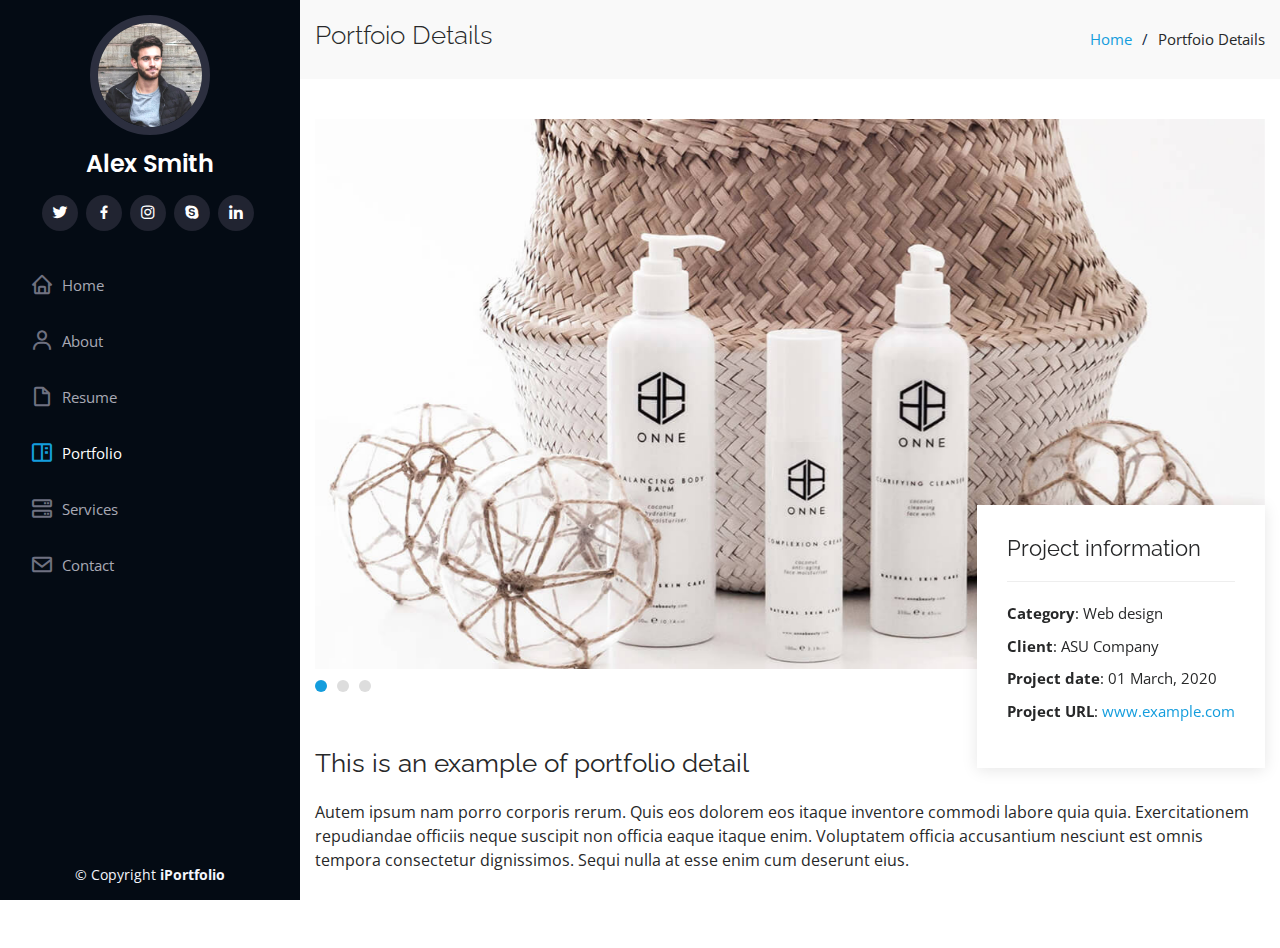
==== portfolio-details.html @ dc3e516c "initial commit" ====
<!DOCTYPE html>
<html lang="en">

<head>
  <meta charset="utf-8">
  <meta content="width=device-width, initial-scale=1.0" name="viewport">

  <title>Portfolio Details - iPortfolio Bootstrap Template</title>
  <meta content="" name="description">
  <meta content="" name="keywords">

  <!-- Favicons -->
  <link href="assets/img/favicon.png" rel="icon">
  <link href="assets/img/apple-touch-icon.png" rel="apple-touch-icon">

  <!-- Google Fonts -->
  <link href="https://fonts.googleapis.com/css?family=Open+Sans:300,300i,400,400i,600,600i,700,700i|Raleway:300,300i,400,400i,500,500i,600,600i,700,700i|Poppins:300,300i,400,400i,500,500i,600,600i,700,700i" rel="stylesheet">

  <!-- Vendor CSS Files -->
  <link href="assets/vendor/bootstrap/css/bootstrap.min.css" rel="stylesheet">
  <link href="assets/vendor/icofont/icofont.min.css" rel="stylesheet">
  <link href="assets/vendor/boxicons/css/boxicons.min.css" rel="stylesheet">
  <link href="assets/vendor/venobox/venobox.css" rel="stylesheet">
  <link href="assets/vendor/owl.carousel/assets/owl.carousel.min.css" rel="stylesheet">
  <link href="assets/vendor/aos/aos.css" rel="stylesheet">

  <!-- Template Main CSS File -->
  <link href="assets/css/style.css" rel="stylesheet">

  <!-- =======================================================
  * Template Name: iPortfolio - v1.4.1
  * Template URL: https://bootstrapmade.com/iportfolio-bootstrap-portfolio-websites-template/
  * Author: BootstrapMade.com
  * License: https://bootstrapmade.com/license/
  ======================================================== -->
</head>

<body>

  <!-- ======= Mobile nav toggle button ======= -->
  <button type="button" class="mobile-nav-toggle d-xl-none"><i class="icofont-navigation-menu"></i></button>

  <!-- ======= Header ======= -->
  <header id="header">
    <div class="d-flex flex-column">

      <div class="profile">
        <img src="assets/img/profile-img.jpg" alt="" class="img-fluid rounded-circle">
        <h1 class="text-light"><a href="index.html">Alex Smith</a></h1>
        <div class="social-links mt-3 text-center">
          <a href="#" class="twitter"><i class="bx bxl-twitter"></i></a>
          <a href="#" class="facebook"><i class="bx bxl-facebook"></i></a>
          <a href="#" class="instagram"><i class="bx bxl-instagram"></i></a>
          <a href="#" class="google-plus"><i class="bx bxl-skype"></i></a>
          <a href="#" class="linkedin"><i class="bx bxl-linkedin"></i></a>
        </div>
      </div>

      <nav class="nav-menu">
        <ul>
          <li><a href="index.html"><i class="bx bx-home"></i> <span>Home</span></a></li>
          <li><a href="#about"><i class="bx bx-user"></i> <span>About</span></a></li>
          <li><a href="#resume"><i class="bx bx-file-blank"></i> <span>Resume</span></a></li>
          <li class="active"><a href="#portfolio"><i class="bx bx-book-content"></i> Portfolio</a></li>
          <li><a href="#services"><i class="bx bx-server"></i> Services</a></li>
          <li><a href="#contact"><i class="bx bx-envelope"></i> Contact</a></li>

        </ul>
      </nav><!-- .nav-menu -->
      <button type="button" class="mobile-nav-toggle d-xl-none"><i class="icofont-navigation-menu"></i></button>

    </div>
  </header><!-- End Header -->

  <main id="main">

    <!-- ======= Breadcrumbs ======= -->
    <section id="breadcrumbs" class="breadcrumbs">
      <div class="container">

        <div class="d-flex justify-content-between align-items-center">
          <h2>Portfoio Details</h2>
          <ol>
            <li><a href="index.html">Home</a></li>
            <li>Portfoio Details</li>
          </ol>
        </div>

      </div>
    </section><!-- End Breadcrumbs -->

    <!-- ======= Portfolio Details Section ======= -->
    <section id="portfolio-details" class="portfolio-details">
      <div class="container">

        <div class="portfolio-details-container">

          <div class="owl-carousel portfolio-details-carousel">
            <img src="assets/img/portfolio-details-1.jpg" class="img-fluid" alt="">
            <img src="assets/img/portfolio-details-2.jpg" class="img-fluid" alt="">
            <img src="assets/img/portfolio-details-3.jpg" class="img-fluid" alt="">
          </div>

          <div class="portfolio-info">
            <h3>Project information</h3>
            <ul>
              <li><strong>Category</strong>: Web design</li>
              <li><strong>Client</strong>: ASU Company</li>
              <li><strong>Project date</strong>: 01 March, 2020</li>
              <li><strong>Project URL</strong>: <a href="#">www.example.com</a></li>
            </ul>
          </div>

        </div>

        <div class="portfolio-description">
          <h2>This is an example of portfolio detail</h2>
          <p>
            Autem ipsum nam porro corporis rerum. Quis eos dolorem eos itaque inventore commodi labore quia quia. Exercitationem repudiandae officiis neque suscipit non officia eaque itaque enim. Voluptatem officia accusantium nesciunt est omnis tempora consectetur dignissimos. Sequi nulla at esse enim cum deserunt eius.
          </p>
        </div>

      </div>
    </section><!-- End Portfolio Details Section -->

  </main><!-- End #main -->

  <!-- ======= Footer ======= -->
  <footer id="footer">
    <div class="container">
      <div class="copyright">
        &copy; Copyright <strong><span>iPortfolio</span></strong>
      </div>
      
    </div>
  </footer><!-- End  Footer -->

  <a href="#" class="back-to-top"><i class="icofont-simple-up"></i></a>

  <!-- Vendor JS Files -->
  <script src="assets/vendor/jquery/jquery.min.js"></script>
  <script src="assets/vendor/bootstrap/js/bootstrap.bundle.min.js"></script>
  <script src="assets/vendor/jquery.easing/jquery.easing.min.js"></script>
  <script src="assets/vendor/php-email-form/validate.js"></script>
  <script src="assets/vendor/waypoints/jquery.waypoints.min.js"></script>
  <script src="assets/vendor/counterup/counterup.min.js"></script>
  <script src="assets/vendor/isotope-layout/isotope.pkgd.min.js"></script>
  <script src="assets/vendor/venobox/venobox.min.js"></script>
  <script src="assets/vendor/owl.carousel/owl.carousel.min.js"></script>
  <script src="assets/vendor/typed.js/typed.min.js"></script>
  <script src="assets/vendor/aos/aos.js"></script>

  <!-- Template Main JS File -->
  <script src="assets/js/main.js"></script>

</body>

</html>
---- assets/vendor/venobox/venobox.css ----
/* ------ venobox.css --------*/
.vbox-overlay *, .vbox-overlay *:before, .vbox-overlay *:after{
    -webkit-backface-visibility: hidden;
    -webkit-box-sizing:border-box;
    -moz-box-sizing:border-box;
    box-sizing:border-box;
}
.vbox-overlay * { 
    -webkit-backface-visibility: visible;
    backface-visibility: visible;
}
.vbox-overlay{
    display: -webkit-flex;
    display: flex;
    -webkit-flex-direction: column;
    flex-direction: column;
    -webkit-justify-content: center;
    justify-content: center;
    -webkit-align-items: center;
    align-items: center;
    position: fixed;
    left: 0;
    top: 0;
    bottom: 0;
    right: 0;
    z-index: 999999;
}

/* ----- navigation ----- */
.vbox-title{
    width: 100%;
    height: 40px;
    float: left;
    text-align: center;
    line-height: 28px;
    font-size: 12px;
    padding: 6px 50px;
    overflow: hidden;
    position: fixed;
    display: none;
    left: 0;
    z-index: 89;
}
.vbox-close{
    cursor: pointer;
    position: fixed;
    top: -1px;
    right: 0;
    width: 50px;
    height: 40px;
    padding: 6px;
    display: block;
    background-position:10px center;
    overflow: hidden;
    font-size: 24px;
    line-height: 1;
    text-align: center;
    z-index: 99;
}
.vbox-left{
    cursor: pointer;
    position: fixed;
    left: 0;
    height: 40px;
    overflow: hidden;
    line-height: 28px;
    font-size: 12px;
    z-index: 99;
    display: flex;
    align-items:center;
}
.vbox-num{
    display: inline-block;
    margin: 6px 0 6px 15px;
}
/* ----- Social share ----- */
.vbox-share{
    line-height: 28px;
    font-size: 12px;
    overflow: hidden;
    position: fixed;
    left: 0;
    z-index: 98;
    display: flex;
    align-items:center;
    justify-content: center;
    width: 100%;
    text-align: center;
}
.vbox-share svg{
    max-height: 28px;
    width: 28px;
    z-index: 10;
    margin-left: 12px;
    margin-top: 6px;
    margin-bottom: 6px;
    vertical-align: middle;
}


/* ----- navigation ARROWS ----- */
.vbox-next, .vbox-prev{
    position: fixed;
    top: 50%;
    margin-top: -15px;
    overflow: hidden;
    cursor: pointer;
    display: block;
    width: 45px;
    height: 45px;
    z-index: 99;
}
.vbox-next span, .vbox-prev span{
    position: relative;
    width: 20px;
    height: 20px;
    border: 2px solid transparent;
    border-top-color: #B6B6B6;
    border-right-color: #B6B6B6;
    text-indent: -100px;
    position: absolute;
    top: 8px;
    display: block;
}
.vbox-prev{
    left: 15px;
}
.vbox-next{
    right: 15px;
}
.vbox-prev span{
    left: 10px;
    -ms-transform: rotate(-135deg);
    -webkit-transform: rotate(-135deg);
    transform: rotate(-135deg);
}
.vbox-next span{
    -ms-transform: rotate(45deg);
    -webkit-transform: rotate(45deg);
    transform: rotate(45deg);
    right: 10px;
}
/* ------- inline window ------ */
.vbox-inline{
    width: 420px;
    height: 315px;
    height: 70vh;
    padding: 10px;
    background: #fff;
    margin: 0 auto;
    overflow: auto;
    text-align: left;
}
/* ------- Video & iFrames window ------ */
.venoframe{
    max-width: 100%;
    width: 100%;
    border: none;
    width: 100%;
    height: 260px;
    height: 70vh;
}
.venoframe.vbvid{
    height: 260px;
}
@media (min-width: 768px) {
    .venoframe, .vbox-inline{
        width: 90%;
        height: 360px;
        height: 70vh;
    }
    .venoframe.vbvid{
        width: 640px;
        height: 360px;
    }
}
@media (min-width: 992px) {
    .venoframe, .vbox-inline{
        max-width: 1200px;
        width: 80%;
        height: 540px;
        height: 70vh;
    }
    .venoframe.vbvid{
        width: 960px;
        height: 540px;
    }
}
/* 
Please do NOT edit this part! 
or at least read this note: http://i.imgur.com/7C0ws9e.gif
*/
.vbox-open{
    overflow: hidden;
}
.vbox-container{
    position: absolute;
    left: 0;
    right: 0;
    top: 0;
    bottom: 0;
    overflow-x: hidden;
    overflow-y: scroll;
    overflow-scrolling: touch;
    -webkit-overflow-scrolling: touch;
    z-index: 20;
    max-height: 100%;

}

.vbox-content{
    text-align: center;
    float: left;
    width: 100%;
    position: relative;
    overflow: hidden;
    padding: 20px 4%;
}
.vbox-container img{
    max-width: 100%;
    height: auto;
}
.vbox-figlio{
    box-shadow: 0 0 12px rgba(0,0,0,0.19), 0 6px 6px rgba(0,0,0,0.23);
    max-width: 100%;
    text-align: initial;
}
img.vbox-figlio{
    -webkit-user-select: none;
-khtml-user-select: none;
-moz-user-select: none;
-o-user-select: none;
user-select: none;
}
.vbox-content.swipe-left{
    margin-left: -200px !important;
}
.vbox-content.swipe-right{
    margin-left: 200px !important;
}
.vbox-animated{
    webkit-transition: margin 300ms ease-out;
    transition: margin 300ms ease-out;
}

/* ---------- preloader ----------
 * SPINKIT 
 * http://tobiasahlin.com/spinkit/
-------------------------------- */
.sk-double-bounce,.sk-rotating-plane{width:40px;height:40px;margin:40px auto}.sk-rotating-plane{background-color:#333;-webkit-animation:sk-rotatePlane 1.2s infinite ease-in-out;animation:sk-rotatePlane 1.2s infinite ease-in-out}@-webkit-keyframes sk-rotatePlane{0%{-webkit-transform:perspective(120px) rotateX(0) rotateY(0);transform:perspective(120px) rotateX(0) rotateY(0)}50%{-webkit-transform:perspective(120px) rotateX(-180.1deg) rotateY(0);transform:perspective(120px) rotateX(-180.1deg) rotateY(0)}100%{-webkit-transform:perspective(120px) rotateX(-180deg) rotateY(-179.9deg);transform:perspective(120px) rotateX(-180deg) rotateY(-179.9deg)}}@keyframes sk-rotatePlane{0%{-webkit-transform:perspective(120px) rotateX(0) rotateY(0);transform:perspective(120px) rotateX(0) rotateY(0)}50%{-webkit-transform:perspective(120px) rotateX(-180.1deg) rotateY(0);transform:perspective(120px) rotateX(-180.1deg) rotateY(0)}100%{-webkit-transform:perspective(120px) rotateX(-180deg) rotateY(-179.9deg);transform:perspective(120px) rotateX(-180deg) rotateY(-179.9deg)}}.sk-double-bounce{position:relative}.sk-double-bounce .sk-child{width:100%;height:100%;border-radius:50%;background-color:#333;opacity:.6;position:absolute;top:0;left:0;-webkit-animation:sk-doubleBounce 2s infinite ease-in-out;animation:sk-doubleBounce 2s infinite ease-in-out}.sk-chasing-dots .sk-child,.sk-spinner-pulse,.sk-three-bounce .sk-child{background-color:#333;border-radius:100%}.sk-double-bounce .sk-double-bounce2{-webkit-animation-delay:-1s;animation-delay:-1s}@-webkit-keyframes sk-doubleBounce{0%,100%{-webkit-transform:scale(0);transform:scale(0)}50%{-webkit-transform:scale(1);transform:scale(1)}}@keyframes sk-doubleBounce{0%,100%{-webkit-transform:scale(0);transform:scale(0)}50%{-webkit-transform:scale(1);transform:scale(1)}}.sk-wave{margin:40px auto;width:50px;height:40px;text-align:center;font-size:10px}.sk-wave .sk-rect{background-color:#333;height:100%;width:6px;display:inline-block;-webkit-animation:sk-waveStretchDelay 1.2s infinite ease-in-out;animation:sk-waveStretchDelay 1.2s infinite ease-in-out}.sk-wave .sk-rect1{-webkit-animation-delay:-1.2s;animation-delay:-1.2s}.sk-wave .sk-rect2{-webkit-animation-delay:-1.1s;animation-delay:-1.1s}.sk-wave .sk-rect3{-webkit-animation-delay:-1s;animation-delay:-1s}.sk-wave .sk-rect4{-webkit-animation-delay:-.9s;animation-delay:-.9s}.sk-wave .sk-rect5{-webkit-animation-delay:-.8s;animation-delay:-.8s}@-webkit-keyframes sk-waveStretchDelay{0%,100%,40%{-webkit-transform:scaleY(.4);transform:scaleY(.4)}20%{-webkit-transform:scaleY(1);transform:scaleY(1)}}@keyframes sk-waveStretchDelay{0%,100%,40%{-webkit-transform:scaleY(.4);transform:scaleY(.4)}20%{-webkit-transform:scaleY(1);transform:scaleY(1)}}.sk-wandering-cubes{margin:40px auto;width:40px;height:40px;position:relative}.sk-wandering-cubes .sk-cube{background-color:#333;width:10px;height:10px;position:absolute;top:0;left:0;-webkit-animation:sk-wanderingCube 1.8s ease-in-out -1.8s infinite both;animation:sk-wanderingCube 1.8s ease-in-out -1.8s infinite both}.sk-chasing-dots,.sk-spinner-pulse{width:40px;height:40px;margin:40px auto}.sk-wandering-cubes .sk-cube2{-webkit-animation-delay:-.9s;animation-delay:-.9s}@-webkit-keyframes sk-wanderingCube{0%{-webkit-transform:rotate(0);transform:rotate(0)}25%{-webkit-transform:translateX(30px) rotate(-90deg) scale(.5);transform:translateX(30px) rotate(-90deg) scale(.5)}50%{-webkit-transform:translateX(30px) translateY(30px) rotate(-179deg);transform:translateX(30px) translateY(30px) rotate(-179deg)}50.1%{-webkit-transform:translateX(30px) translateY(30px) rotate(-180deg);transform:translateX(30px) translateY(30px) rotate(-180deg)}75%{-webkit-transform:translateX(0) translateY(30px) rotate(-270deg) scale(.5);transform:translateX(0) translateY(30px) rotate(-270deg) scale(.5)}100%{-webkit-transform:rotate(-360deg);transform:rotate(-360deg)}}@keyframes sk-wanderingCube{0%{-webkit-transform:rotate(0);transform:rotate(0)}25%{-webkit-transform:translateX(30px) rotate(-90deg) scale(.5);transform:translateX(30px) rotate(-90deg) scale(.5)}50%{-webkit-transform:translateX(30px) translateY(30px) rotate(-179deg);transform:translateX(30px) translateY(30px) rotate(-179deg)}50.1%{-webkit-transform:translateX(30px) translateY(30px) rotate(-180deg);transform:translateX(30px) translateY(30px) rotate(-180deg)}75%{-webkit-transform:translateX(0) translateY(30px) rotate(-270deg) scale(.5);transform:translateX(0) translateY(30px) rotate(-270deg) scale(.5)}100%{-webkit-transform:rotate(-360deg);transform:rotate(-360deg)}}.sk-spinner-pulse{-webkit-animation:sk-pulseScaleOut 1s infinite ease-in-out;animation:sk-pulseScaleOut 1s infinite ease-in-out}@-webkit-keyframes sk-pulseScaleOut{0%{-webkit-transform:scale(0);transform:scale(0)}100%{-webkit-transform:scale(1);transform:scale(1);opacity:0}}@keyframes sk-pulseScaleOut{0%{-webkit-transform:scale(0);transform:scale(0)}100%{-webkit-transform:scale(1);transform:scale(1);opacity:0}}.sk-chasing-dots{position:relative;text-align:center;-webkit-animation:sk-chasingDotsRotate 2s infinite linear;animation:sk-chasingDotsRotate 2s infinite linear}.sk-chasing-dots .sk-child{width:60%;height:60%;display:inline-block;position:absolute;top:0;-webkit-animation:sk-chasingDotsBounce 2s infinite ease-in-out;animation:sk-chasingDotsBounce 2s infinite ease-in-out}.sk-chasing-dots .sk-dot2{top:auto;bottom:0;-webkit-animation-delay:-1s;animation-delay:-1s}@-webkit-keyframes sk-chasingDotsRotate{100%{-webkit-transform:rotate(360deg);transform:rotate(360deg)}}@keyframes sk-chasingDotsRotate{100%{-webkit-transform:rotate(360deg);transform:rotate(360deg)}}@-webkit-keyframes sk-chasingDotsBounce{0%,100%{-webkit-transform:scale(0);transform:scale(0)}50%{-webkit-transform:scale(1);transform:scale(1)}}@keyframes sk-chasingDotsBounce{0%,100%{-webkit-transform:scale(0);transform:scale(0)}50%{-webkit-transform:scale(1);transform:scale(1)}}.sk-three-bounce{margin:40px auto;width:80px;text-align:center}.sk-three-bounce .sk-child{width:20px;height:20px;display:inline-block;-webkit-animation:sk-three-bounce 1.4s ease-in-out 0s infinite both;animation:sk-three-bounce 1.4s ease-in-out 0s infinite both}.sk-circle .sk-child:before,.sk-fading-circle .sk-circle:before{display:block;border-radius:100%;content:'';background-color:#333}.sk-three-bounce .sk-bounce1{-webkit-animation-delay:-.32s;animation-delay:-.32s}.sk-three-bounce .sk-bounce2{-webkit-animation-delay:-.16s;animation-delay:-.16s}@-webkit-keyframes sk-three-bounce{0%,100%,80%{-webkit-transform:scale(0);transform:scale(0)}40%{-webkit-transform:scale(1);transform:scale(1)}}@keyframes sk-three-bounce{0%,100%,80%{-webkit-transform:scale(0);transform:scale(0)}40%{-webkit-transform:scale(1);transform:scale(1)}}.sk-circle{margin:40px auto;width:40px;height:40px;position:relative}.sk-circle .sk-child{width:100%;height:100%;position:absolute;left:0;top:0}.sk-circle .sk-child:before{margin:0 auto;width:15%;height:15%;-webkit-animation:sk-circleBounceDelay 1.2s infinite ease-in-out both;animation:sk-circleBounceDelay 1.2s infinite ease-in-out both}.sk-circle .sk-circle2{-webkit-transform:rotate(30deg);-ms-transform:rotate(30deg);transform:rotate(30deg)}.sk-circle .sk-circle3{-webkit-transform:rotate(60deg);-ms-transform:rotate(60deg);transform:rotate(60deg)}.sk-circle .sk-circle4{-webkit-transform:rotate(90deg);-ms-transform:rotate(90deg);transform:rotate(90deg)}.sk-circle .sk-circle5{-webkit-transform:rotate(120deg);-ms-transform:rotate(120deg);transform:rotate(120deg)}.sk-circle .sk-circle6{-webkit-transform:rotate(150deg);-ms-transform:rotate(150deg);transform:rotate(150deg)}.sk-circle .sk-circle7{-webkit-transform:rotate(180deg);-ms-transform:rotate(180deg);transform:rotate(180deg)}.sk-circle .sk-circle8{-webkit-transform:rotate(210deg);-ms-transform:rotate(210deg);transform:rotate(210deg)}.sk-circle .sk-circle9{-webkit-transform:rotate(240deg);-ms-transform:rotate(240deg);transform:rotate(240deg)}.sk-circle .sk-circle10{-webkit-transform:rotate(270deg);-ms-transform:rotate(270deg);transform:rotate(270deg)}.sk-circle .sk-circle11{-webkit-transform:rotate(300deg);-ms-transform:rotate(300deg);transform:rotate(300deg)}.sk-circle .sk-circle12{-webkit-transform:rotate(330deg);-ms-transform:rotate(330deg);transform:rotate(330deg)}.sk-circle .sk-circle2:before{-webkit-animation-delay:-1.1s;animation-delay:-1.1s}.sk-circle .sk-circle3:before{-webkit-animation-delay:-1s;animation-delay:-1s}.sk-circle .sk-circle4:before{-webkit-animation-delay:-.9s;animation-delay:-.9s}.sk-circle .sk-circle5:before{-webkit-animation-delay:-.8s;animation-delay:-.8s}.sk-circle .sk-circle6:before{-webkit-animation-delay:-.7s;animation-delay:-.7s}.sk-circle .sk-circle7:before{-webkit-animation-delay:-.6s;animation-delay:-.6s}.sk-circle .sk-circle8:before{-webkit-animation-delay:-.5s;animation-delay:-.5s}.sk-circle .sk-circle9:before{-webkit-animation-delay:-.4s;animation-delay:-.4s}.sk-circle .sk-circle10:before{-webkit-animation-delay:-.3s;animation-delay:-.3s}.sk-circle .sk-circle11:before{-webkit-animation-delay:-.2s;animation-delay:-.2s}.sk-circle .sk-circle12:before{-webkit-animation-delay:-.1s;animation-delay:-.1s}@-webkit-keyframes sk-circleBounceDelay{0%,100%,80%{-webkit-transform:scale(0);transform:scale(0)}40%{-webkit-transform:scale(1);transform:scale(1)}}@keyframes sk-circleBounceDelay{0%,100%,80%{-webkit-transform:scale(0);transform:scale(0)}40%{-webkit-transform:scale(1);transform:scale(1)}}.sk-cube-grid{width:40px;height:40px;margin:40px auto}.sk-cube-grid .sk-cube{width:33.33%;height:33.33%;background-color:#333;float:left;-webkit-animation:sk-cubeGridScaleDelay 1.3s infinite ease-in-out;animation:sk-cubeGridScaleDelay 1.3s infinite ease-in-out}.sk-cube-grid .sk-cube1{-webkit-animation-delay:.2s;animation-delay:.2s}.sk-cube-grid .sk-cube2{-webkit-animation-delay:.3s;animation-delay:.3s}.sk-cube-grid .sk-cube3{-webkit-animation-delay:.4s;animation-delay:.4s}.sk-cube-grid .sk-cube4{-webkit-animation-delay:.1s;animation-delay:.1s}.sk-cube-grid .sk-cube5{-webkit-animation-delay:.2s;animation-delay:.2s}.sk-cube-grid .sk-cube6{-webkit-animation-delay:.3s;animation-delay:.3s}.sk-cube-grid .sk-cube7{-webkit-animation-delay:0ms;animation-delay:0ms}.sk-cube-grid .sk-cube8{-webkit-animation-delay:.1s;animation-delay:.1s}.sk-cube-grid .sk-cube9{-webkit-animation-delay:.2s;animation-delay:.2s}@-webkit-keyframes sk-cubeGridScaleDelay{0%,100%,70%{-webkit-transform:scale3D(1,1,1);transform:scale3D(1,1,1)}35%{-webkit-transform:scale3D(0,0,1);transform:scale3D(0,0,1)}}@keyframes sk-cubeGridScaleDelay{0%,100%,70%{-webkit-transform:scale3D(1,1,1);transform:scale3D(1,1,1)}35%{-webkit-transform:scale3D(0,0,1);transform:scale3D(0,0,1)}}.sk-fading-circle{margin:40px auto;width:40px;height:40px;position:relative}.sk-fading-circle .sk-circle{width:100%;height:100%;position:absolute;left:0;top:0}.sk-fading-circle .sk-circle:before{margin:0 auto;width:15%;height:15%;-webkit-animation:sk-circleFadeDelay 1.2s infinite ease-in-out both;animation:sk-circleFadeDelay 1.2s infinite ease-in-out both}.sk-fading-circle .sk-circle2{-webkit-transform:rotate(30deg);-ms-transform:rotate(30deg);transform:rotate(30deg)}.sk-fading-circle .sk-circle3{-webkit-transform:rotate(60deg);-ms-transform:rotate(60deg);transform:rotate(60deg)}.sk-fading-circle .sk-circle4{-webkit-transform:rotate(90deg);-ms-transform:rotate(90deg);transform:rotate(90deg)}.sk-fading-circle .sk-circle5{-webkit-transform:rotate(120deg);-ms-transform:rotate(120deg);transform:rotate(120deg)}.sk-fading-circle .sk-circle6{-webkit-transform:rotate(150deg);-ms-transform:rotate(150deg);transform:rotate(150deg)}.sk-fading-circle .sk-circle7{-webkit-transform:rotate(180deg);-ms-transform:rotate(180deg);transform:rotate(180deg)}.sk-fading-circle .sk-circle8{-webkit-transform:rotate(210deg);-ms-transform:rotate(210deg);transform:rotate(210deg)}.sk-fading-circle .sk-circle9{-webkit-transform:rotate(240deg);-ms-transform:rotate(240deg);transform:rotate(240deg)}.sk-fading-circle .sk-circle10{-webkit-transform:rotate(270deg);-ms-transform:rotate(270deg);transform:rotate(270deg)}.sk-fading-circle .sk-circle11{-webkit-transform:rotate(300deg);-ms-transform:rotate(300deg);transform:rotate(300deg)}.sk-fading-circle .sk-circle12{-webkit-transform:rotate(330deg);-ms-transform:rotate(330deg);transform:rotate(330deg)}.sk-fading-circle .sk-circle2:before{-webkit-animation-delay:-1.1s;animation-delay:-1.1s}.sk-fading-circle .sk-circle3:before{-webkit-animation-delay:-1s;animation-delay:-1s}.sk-fading-circle .sk-circle4:before{-webkit-animation-delay:-.9s;animation-delay:-.9s}.sk-fading-circle .sk-circle5:before{-webkit-animation-delay:-.8s;animation-delay:-.8s}.sk-fading-circle .sk-circle6:before{-webkit-animation-delay:-.7s;animation-delay:-.7s}.sk-fading-circle .sk-circle7:before{-webkit-animation-delay:-.6s;animation-delay:-.6s}.sk-fading-circle .sk-circle8:before{-webkit-animation-delay:-.5s;animation-delay:-.5s}.sk-fading-circle .sk-circle9:before{-webkit-animation-delay:-.4s;animation-delay:-.4s}.sk-fading-circle .sk-circle10:before{-webkit-animation-delay:-.3s;animation-delay:-.3s}.sk-fading-circle .sk-circle11:before{-webkit-animation-delay:-.2s;animation-delay:-.2s}.sk-fading-circle .sk-circle12:before{-webkit-animation-delay:-.1s;animation-delay:-.1s}@-webkit-keyframes sk-circleFadeDelay{0%,100%,39%{opacity:0}40%{opacity:1}}@keyframes sk-circleFadeDelay{0%,100%,39%{opacity:0}40%{opacity:1}}.sk-folding-cube{margin:40px auto;width:40px;height:40px;position:relative;-webkit-transform:rotateZ(45deg);transform:rotateZ(45deg)}.sk-folding-cube .sk-cube{float:left;width:50%;height:50%;position:relative;-webkit-transform:scale(1.1);-ms-transform:scale(1.1);transform:scale(1.1)}.sk-folding-cube .sk-cube:before{content:'';position:absolute;top:0;left:0;width:100%;height:100%;background-color:#333;-webkit-animation:sk-foldCubeAngle 2.4s infinite linear both;animation:sk-foldCubeAngle 2.4s infinite linear both;-webkit-transform-origin:100% 100%;-ms-transform-origin:100% 100%;transform-origin:100% 100%}.sk-folding-cube .sk-cube2{-webkit-transform:scale(1.1) rotateZ(90deg);transform:scale(1.1) rotateZ(90deg)}.sk-folding-cube .sk-cube3{-webkit-transform:scale(1.1) rotateZ(180deg);transform:scale(1.1) rotateZ(180deg)}.sk-folding-cube .sk-cube4{-webkit-transform:scale(1.1) rotateZ(270deg);transform:scale(1.1) rotateZ(270deg)}.sk-folding-cube .sk-cube2:before{-webkit-animation-delay:.3s;animation-delay:.3s}.sk-folding-cube .sk-cube3:before{-webkit-animation-delay:.6s;animation-delay:.6s}.sk-folding-cube .sk-cube4:before{-webkit-animation-delay:.9s;animation-delay:.9s}@-webkit-keyframes sk-foldCubeAngle{0%,10%{-webkit-transform:perspective(140px) rotateX(-180deg);transform:perspective(140px) rotateX(-180deg);opacity:0}25%,75%{-webkit-transform:perspective(140px) rotateX(0);transform:perspective(140px) rotateX(0);opacity:1}100%,90%{-webkit-transform:perspective(140px) rotateY(180deg);transform:perspective(140px) rotateY(180deg);opacity:0}}@keyframes sk-foldCubeAngle{0%,10%{-webkit-transform:perspective(140px) rotateX(-180deg);transform:perspective(140px) rotateX(-180deg);opacity:0}25%,75%{-webkit-transform:perspective(140px) rotateX(0);transform:perspective(140px) rotateX(0);opacity:1}100%,90%{-webkit-transform:perspective(140px) rotateY(180deg);transform:perspective(140px) rotateY(180deg);opacity:0}}
---- assets/css/style.css ----
/**
* Template Name: iPortfolio - v1.4.1
* Template URL: https://bootstrapmade.com/iportfolio-bootstrap-portfolio-websites-template/
* Author: BootstrapMade.com
* License: https://bootstrapmade.com/license/
*/

/*--------------------------------------------------------------
# General
--------------------------------------------------------------*/
body {
  font-family: "Open Sans", sans-serif;
  color: #272829;
}

a {
  color: #149ddd;
}

a:hover {
  color: #37b3ed;
  text-decoration: none;
}

h1, h2, h3, h4, h5, h6 {
  font-family: "Raleway", sans-serif;
}

/*--------------------------------------------------------------
# Back to top button
--------------------------------------------------------------*/
.back-to-top {
  position: fixed;
  display: none;
  width: 40px;
  height: 40px;
  border-radius: 50px;
  right: 15px;
  bottom: 15px;
  background: #149ddd;
  color: #fff;
  transition: display 0.5s ease-in-out;
  z-index: 99999;
}

.back-to-top i {
  font-size: 24px;
  position: absolute;
  top: 7px;
  left: 8px;
}

.back-to-top:hover {
  color: #fff;
  background: #2eafec;
  transition: background 0.2s ease-in-out;
}

/*--------------------------------------------------------------
# Header
--------------------------------------------------------------*/
#header {
  position: fixed;
  top: 0;
  left: 0;
  bottom: 0;
  width: 300px;
  transition: all ease-in-out 0.5s;
  z-index: 9997;
  transition: all 0.5s;
  padding: 0 15px;
  background: #040b14;
  overflow-y: auto;
}

#header .profile img {
  margin: 15px auto;
  display: block;
  width: 120px;
  border: 8px solid #2c2f3f;
}

#header .profile h1 {
  font-size: 24px;
  margin: 0;
  padding: 0;
  font-weight: 600;
  -moz-text-align-last: center;
  text-align-last: center;
  font-family: "Poppins", sans-serif;
}

#header .profile h1 a, #header .profile h1 a:hover {
  color: #fff;
  text-decoration: none;
}

#header .profile .social-links a {
  font-size: 18px;
  display: inline-block;
  background: #212431;
  color: #fff;
  line-height: 1;
  padding: 8px 0;
  margin-right: 4px;
  border-radius: 50%;
  text-align: center;
  width: 36px;
  height: 36px;
  transition: 0.3s;
}

#header .profile .social-links a:hover {
  background: #149ddd;
  color: #fff;
  text-decoration: none;
}

#main {
  margin-left: 300px;
}

@media (max-width: 1199px) {
  #header {
    left: -300px;
  }
  #main {
    margin-left: 0;
  }
}

/*--------------------------------------------------------------
# Navigation Menu
--------------------------------------------------------------*/
/* Desktop Navigation */
.nav-menu {
  padding-top: 30px;
}

.nav-menu * {
  margin: 0;
  padding: 0;
  list-style: none;
}

.nav-menu > ul > li {
  position: relative;
  white-space: nowrap;
}

.nav-menu a {
  display: flex;
  align-items: center;
  color: #a8a9b4;
  padding: 12px 15px;
  margin-bottom: 8px;
  transition: 0.3s;
  font-size: 15px;
}

.nav-menu a i {
  font-size: 24px;
  padding-right: 8px;
  color: #6f7180;
}

.nav-menu a:hover, .nav-menu .active > a, .nav-menu li:hover > a {
  text-decoration: none;
  color: #fff;
}

.nav-menu a:hover i, .nav-menu .active > a i, .nav-menu li:hover > a i {
  color: #149ddd;
}

/* Mobile Navigation */
.mobile-nav-toggle {
  position: fixed;
  right: 15px;
  top: 15px;
  z-index: 9998;
  border: 0;
  background: none;
  font-size: 24px;
  transition: all 0.4s;
  outline: none !important;
  line-height: 1;
  cursor: pointer;
  text-align: right;
}

.mobile-nav-toggle i {
  color: #149ddd;
}

.mobile-nav-active {
  overflow: hidden;
}

.mobile-nav-active #header {
  left: 0;
}

.mobile-nav-active .mobile-nav-toggle i {
  color: #fff;
}

/*--------------------------------------------------------------
# Hero Section
--------------------------------------------------------------*/
#hero {
  width: 100%;
  height: 100vh;
  background: url("../img/code4.jpg") top center;
  background-size: cover;
}

#hero:before {
  content: "";
  background: rgba(5, 13, 24, 0.3);
  position: absolute;
  bottom: 0;
  top: 0;
  left: 0;
  right: 0;
  z-index: 1;
}

#hero .hero-container {
  position: relative;
  z-index: 2;
  min-width: 300px;
}

#hero h1 {
  margin: 0 0 10px 0;
  font-size: 64px;
  font-weight: 700;
  line-height: 56px;
  color: #fff;
}

#hero p {
  color: #fff;
  margin-bottom: 50px;
  font-size: 26px;
  font-family: "Poppins", sans-serif;
}

#hero p span {
  color: #fff;
  padding-bottom: 4px;
  letter-spacing: 1px;
  border-bottom: 3px solid #149ddd;
}

@media (min-width: 1024px) {
  #hero {
    background-attachment: fixed;
  }
}

@media (max-width: 768px) {
  #hero h1 {
    font-size: 28px;
    line-height: 36px;
  }
  #hero h2 {
    font-size: 18px;
    line-height: 24px;
    margin-bottom: 30px;
  }
}

/*--------------------------------------------------------------
# Sections General
--------------------------------------------------------------*/
section {
  padding: 60px 0;
  overflow: hidden;
}

.section-bg {
  background: #f5f8fd;
}

.section-title {
  padding-bottom: 30px;
}

.section-title h2 {
  font-size: 32px;
  font-weight: bold;
  margin-bottom: 20px;
  padding-bottom: 20px;
  position: relative;
  color: #173b6c;
}

.section-title h2::after {
  content: '';
  position: absolute;
  display: block;
  width: 50px;
  height: 3px;
  background: #149ddd;
  bottom: 0;
  left: 0;
}

.section-title p {
  margin-bottom: 0;
}

/*--------------------------------------------------------------
# About
--------------------------------------------------------------*/
.about .content h3 {
  font-weight: 700;
  font-size: 26px;
  color: #173b6c;
}

.about .content ul {
  list-style: none;
  padding: 0;
}

.about .content ul li {
  padding-bottom: 10px;
}

.about .content ul i {
  font-size: 20px;
  padding-right: 2px;
  color: #149ddd;
}

.about .content p:last-child {
  margin-bottom: 0;
}

/*--------------------------------------------------------------
# Facts
--------------------------------------------------------------*/
.facts {
  padding-bottom: 30px;
}

.facts .count-box {
  padding: 30px;
  width: 100%;
}

.facts .count-box i {
  display: block;
  font-size: 44px;
  color: #149ddd;
  float: left;
}

.facts .count-box span {
  font-size: 48px;
  line-height: 40px;
  display: block;
  font-weight: 700;
  color: #050d18;
  margin-left: 60px;
}

.facts .count-box p {
  padding: 15px 0 0 0;
  margin: 0 0 0 60px;
  font-family: "Raleway", sans-serif;
  font-size: 14px;
  color: #122f57;
}

.facts .count-box a {
  font-weight: 600;
  display: block;
  margin-top: 20px;
  color: #122f57;
  font-size: 15px;
  font-family: "Poppins", sans-serif;
  transition: ease-in-out 0.3s;
}

.facts .count-box a:hover {
  color: #1f5297;
}

/*--------------------------------------------------------------
# Akills
--------------------------------------------------------------*/
.skills .progress {
  height: 50px;
  display: block;
  background: none;
}

.skills .progress .skill {
  padding: 10px 0;
  margin: 0 0 6px 0;
  text-transform: uppercase;
  display: block;
  font-weight: 600;
  font-family: "Poppins", sans-serif;
  color: #050d18;
}

.skills .progress .skill .val {
  float: right;
  font-style: normal;
}

.skills .progress-bar-wrap {
  background: #dce8f8;
}

.skills .progress-bar {
  width: 1px;
  height: 10px;
  transition: .9s;
  background-color: #149ddd;
}

/*--------------------------------------------------------------
# Resume
--------------------------------------------------------------*/
.resume .resume-title {
  font-size: 26px;
  font-weight: 700;
  margin-top: 20px;
  margin-bottom: 20px;
  color: #050d18;
}

.resume .resume-item {
  padding: 0 0 20px 20px;
  margin-top: -2px;
  border-left: 2px solid #1f5297;
  position: relative;
}

.resume .resume-item h4 {
  line-height: 18px;
  font-size: 18px;
  font-weight: 600;
  text-transform: uppercase;
  font-family: "Poppins", sans-serif;
  color: #050d18;
  margin-bottom: 10px;
}

.resume .resume-item h5 {
  font-size: 16px;
  background: #e4edf9;
  padding: 5px 15px;
  display: inline-block;
  font-weight: 600;
  margin-bottom: 10px;
}

.resume .resume-item ul {
  padding-left: 20px;
}

.resume .resume-item ul li {
  padding-bottom: 10px;
}

.resume .resume-item:last-child {
  padding-bottom: 0;
}

.resume .resume-item::before {
  content: "";
  position: absolute;
  width: 16px;
  height: 16px;
  border-radius: 50px;
  left: -9px;
  top: 0;
  background: #fff;
  border: 2px solid #1f5297;
}

/*--------------------------------------------------------------
# Portfolio
--------------------------------------------------------------*/
.portfolio .portfolio-item {
  margin-bottom: 30px;
}

.portfolio #portfolio-flters {
  padding: 0;
  margin: 0 auto 35px auto;
  list-style: none;
  text-align: center;
  background: #fff;
  border-radius: 50px;
  padding: 2px 15px;
}

.portfolio #portfolio-flters li {
  cursor: pointer;
  display: inline-block;
  padding: 10px 15px 8px 15px;
  font-size: 14px;
  font-weight: 600;
  line-height: 1;
  text-transform: uppercase;
  color: #272829;
  margin-bottom: 5px;
  transition: all 0.3s ease-in-out;
}

.portfolio #portfolio-flters li:hover, .portfolio #portfolio-flters li.filter-active {
  color: #149ddd;
}

.portfolio #portfolio-flters li:last-child {
  margin-right: 0;
}

.portfolio .portfolio-wrap {
  transition: 0.3s;
  position: relative;
  overflow: hidden;
  z-index: 1;
}

.portfolio .portfolio-wrap::before {
  content: "";
  background: rgba(255, 255, 255, 0.5);
  position: absolute;
  left: 0;
  right: 0;
  top: 0;
  bottom: 0;
  transition: all ease-in-out 0.3s;
  z-index: 2;
  opacity: 0;
}

.portfolio .portfolio-wrap .portfolio-links {
  opacity: 1;
  left: 0;
  right: 0;
  bottom: -60px;
  z-index: 3;
  position: absolute;
  transition: all ease-in-out 0.3s;
  display: flex;
  justify-content: center;
}

.portfolio .portfolio-wrap .portfolio-links a {
  color: #fff;
  font-size: 28px;
  text-align: center;
  background: rgba(20, 157, 221, 0.75);
  transition: 0.3s;
  width: 50%;
}

.portfolio .portfolio-wrap .portfolio-links a:hover {
  background: rgba(20, 157, 221, 0.95);
}

.portfolio .portfolio-wrap .portfolio-links a + a {
  border-left: 1px solid #37b3ed;
}

.portfolio .portfolio-wrap:hover::before {
  top: 0;
  left: 0;
  right: 0;
  bottom: 0;
  opacity: 1;
}

.portfolio .portfolio-wrap:hover .portfolio-links {
  opacity: 1;
  bottom: 0;
}

/*--------------------------------------------------------------
# Services
--------------------------------------------------------------*/
.services .icon-box {
  margin-bottom: 20px;
}

.services .icon {
  float: left;
  display: flex;
  align-items: center;
  justify-content: center;
  width: 54px;
  height: 54px;
  background: #149ddd;
  border-radius: 50%;
  transition: 0.5s;
  border: 1px solid #149ddd;
}

.services .icon i {
  color: #fff;
  font-size: 24px;
}

.services .icon-box:hover .icon {
  background: #fff;
}

.services .icon-box:hover .icon i {
  color: #149ddd;
}

.services .title {
  margin-left: 80px;
  font-weight: 700;
  margin-bottom: 15px;
  font-size: 18px;
}

.services .title a {
  color: #343a40;
}

.services .title a:hover {
  color: #149ddd;
}

.services .description {
  margin-left: 80px;
  line-height: 24px;
  font-size: 14px;
}

/*--------------------------------------------------------------
# Testimonials
--------------------------------------------------------------*/
.testimonials .testimonial-item {
  box-sizing: content-box;
  text-align: center;
  min-height: 320px;
}

.testimonials .testimonial-item .testimonial-img {
  width: 90px;
  border-radius: 50%;
  margin: 0 auto;
}

.testimonials .testimonial-item h3 {
  font-size: 18px;
  font-weight: bold;
  margin: 10px 0 5px 0;
  color: #111;
}

.testimonials .testimonial-item h4 {
  font-size: 14px;
  color: #999;
  margin: 0;
}

.testimonials .testimonial-item .quote-icon-left, .testimonials .testimonial-item .quote-icon-right {
  color: #c3e8fa;
  font-size: 26px;
}

.testimonials .testimonial-item .quote-icon-left {
  display: inline-block;
  left: -5px;
  position: relative;
}

.testimonials .testimonial-item .quote-icon-right {
  display: inline-block;
  right: -5px;
  position: relative;
  top: 10px;
}

.testimonials .testimonial-item p {
  font-style: italic;
  margin: 0 15px 15px 15px;
  padding: 20px;
  background: #fff;
  position: relative;
  margin-bottom: 35px;
  border-radius: 6px;
  box-shadow: 0px 2px 15px rgba(0, 0, 0, 0.1);
}

.testimonials .testimonial-item p::after {
  content: "";
  width: 0;
  height: 0;
  border-top: 20px solid #fff;
  border-right: 20px solid transparent;
  border-left: 20px solid transparent;
  position: absolute;
  bottom: -20px;
  left: calc(50% - 20px);
}

.testimonials .owl-nav, .testimonials .owl-dots {
  margin-top: 5px;
  text-align: center;
}

.testimonials .owl-dot {
  display: inline-block;
  margin: 0 5px;
  width: 12px;
  height: 12px;
  border-radius: 50%;
  background-color: #ddd !important;
}

.testimonials .owl-dot.active {
  background-color: #149ddd !important;
}

@media (max-width: 767px) {
  .testimonials {
    margin: 30px 10px;
  }
}

/*--------------------------------------------------------------
# Contact
--------------------------------------------------------------*/
.contact {
  padding-bottom: 130px;
}

.contact .info {
  padding: 30px;
  background: #fff;
  width: 100%;
  box-shadow: 0 0 24px 0 rgba(0, 0, 0, 0.12);
}

.contact .info i {
  font-size: 20px;
  color: #149ddd;
  float: left;
  width: 44px;
  height: 44px;
  background: #dff3fc;
  display: flex;
  justify-content: center;
  align-items: center;
  border-radius: 50px;
  transition: all 0.3s ease-in-out;
}

.contact .info h4 {
  padding: 0 0 0 60px;
  font-size: 22px;
  font-weight: 600;
  margin-bottom: 5px;
  color: #050d18;
}

.contact .info p {
  padding: 0 0 10px 60px;
  margin-bottom: 20px;
  font-size: 14px;
  color: #173b6c;
}

.contact .info .email p {
  padding-top: 5px;
}

.contact .info .social-links {
  padding-left: 60px;
}

.contact .info .social-links a {
  font-size: 18px;
  display: inline-block;
  background: #333;
  color: #fff;
  line-height: 1;
  padding: 8px 0;
  border-radius: 50%;
  text-align: center;
  width: 36px;
  height: 36px;
  transition: 0.3s;
  margin-right: 10px;
}

.contact .info .social-links a:hover {
  background: #149ddd;
  color: #fff;
}

.contact .info .email:hover i, .contact .info .address:hover i, .contact .info .phone:hover i {
  background: #149ddd;
  color: #fff;
}

.contact .php-email-form {
  width: 100%;
  padding: 30px;
  background: #fff;
  box-shadow: 0 0 24px 0 rgba(0, 0, 0, 0.12);
}

.contact .php-email-form .form-group {
  padding-bottom: 8px;
}

.contact .php-email-form .validate {
  display: none;
  color: red;
  margin: 0 0 15px 0;
  font-weight: 400;
  font-size: 13px;
}

.contact .php-email-form .error-message {
  display: none;
  color: #fff;
  background: #ed3c0d;
  text-align: left;
  padding: 15px;
  font-weight: 600;
}

.contact .php-email-form .error-message br + br {
  margin-top: 25px;
}

.contact .php-email-form .sent-message {
  display: none;
  color: #fff;
  background: #18d26e;
  text-align: center;
  padding: 15px;
  font-weight: 600;
}

.contact .php-email-form .loading {
  display: none;
  background: #fff;
  text-align: center;
  padding: 15px;
}

.contact .php-email-form .loading:before {
  content: "";
  display: inline-block;
  border-radius: 50%;
  width: 24px;
  height: 24px;
  margin: 0 10px -6px 0;
  border: 3px solid #18d26e;
  border-top-color: #eee;
  -webkit-animation: animate-loading 1s linear infinite;
  animation: animate-loading 1s linear infinite;
}

.contact .php-email-form input, .contact .php-email-form textarea {
  border-radius: 0;
  box-shadow: none;
  font-size: 14px;
}

.contact .php-email-form input {
  height: 44px;
}

.contact .php-email-form textarea {
  padding: 10px 12px;
}

.contact .php-email-form button[type="submit"] {
  background: #149ddd;
  border: 0;
  padding: 10px 24px;
  color: #fff;
  transition: 0.4s;
  border-radius: 4px;
}

.contact .php-email-form button[type="submit"]:hover {
  background: #37b3ed;
}

@-webkit-keyframes animate-loading {
  0% {
    transform: rotate(0deg);
  }
  100% {
    transform: rotate(360deg);
  }
}

@keyframes animate-loading {
  0% {
    transform: rotate(0deg);
  }
  100% {
    transform: rotate(360deg);
  }
}

/*--------------------------------------------------------------
# Breadcrumbs
--------------------------------------------------------------*/
.breadcrumbs {
  padding: 20px 0;
  background: #f9f9f9;
}

.breadcrumbs h2 {
  font-size: 26px;
  font-weight: 300;
}

.breadcrumbs ol {
  display: flex;
  flex-wrap: wrap;
  list-style: none;
  padding: 0;
  margin: 0;
  font-size: 15px;
}

.breadcrumbs ol li + li {
  padding-left: 10px;
}

.breadcrumbs ol li + li::before {
  display: inline-block;
  padding-right: 10px;
  color: #0e2442;
  content: "/";
}

@media (max-width: 768px) {
  .breadcrumbs .d-flex {
    display: block !important;
  }
  .breadcrumbs ol {
    display: block;
  }
  .breadcrumbs ol li {
    display: inline-block;
  }
}

/*--------------------------------------------------------------
# Portfolio Details
--------------------------------------------------------------*/
.portfolio-details {
  padding-top: 40px;
}

.portfolio-details .portfolio-details-container {
  position: relative;
}

.portfolio-details .portfolio-details-carousel {
  position: relative;
  z-index: 1;
}

.portfolio-details .portfolio-details-carousel .owl-nav, .portfolio-details .portfolio-details-carousel .owl-dots {
  margin-top: 5px;
  text-align: left;
}

.portfolio-details .portfolio-details-carousel .owl-dot {
  display: inline-block;
  margin: 0 10px 0 0;
  width: 12px;
  height: 12px;
  border-radius: 50%;
  background-color: #ddd !important;
}

.portfolio-details .portfolio-details-carousel .owl-dot.active {
  background-color: #149ddd !important;
}

.portfolio-details .portfolio-info {
  padding: 30px;
  position: absolute;
  right: 0;
  bottom: -70px;
  background: #fff;
  box-shadow: 0px 2px 15px rgba(0, 0, 0, 0.1);
  z-index: 2;
}

.portfolio-details .portfolio-info h3 {
  font-size: 22px;
  font-weight: 400;
  margin-bottom: 20px;
  padding-bottom: 20px;
  border-bottom: 1px solid #eee;
}

.portfolio-details .portfolio-info ul {
  list-style: none;
  padding: 0;
  font-size: 15px;
}

.portfolio-details .portfolio-info ul li + li {
  margin-top: 10px;
}

.portfolio-details .portfolio-description {
  padding-top: 50px;
}

.portfolio-details .portfolio-description h2 {
  width: 50%;
  font-size: 26px;
  font-weight: 400;
  margin-bottom: 20px;
}

.portfolio-details .portfolio-description p {
  padding: 0;
}

@media (max-width: 768px) {
  .portfolio-details .portfolio-description h2 {
    width: 100%;
  }
  .portfolio-details .portfolio-info {
    position: static;
    margin-top: 30px;
  }
}

/*--------------------------------------------------------------
# Footer
--------------------------------------------------------------*/
#footer {
  padding: 15px;
  color: #f4f6fd;
  font-size: 14px;
  position: fixed;
  left: 0;
  bottom: 0;
  width: 300px;
  z-index: 9999;
  background: #040b14;
}

#footer .copyright {
  text-align: center;
}

#footer .credits {
  padding-top: 5px;
  text-align: center;
  font-size: 13px;
  color: #eaebf0;
}

@media (max-width: 1199px) {
  #footer {
    position: static;
    width: auto;
    padding-right: 20px 15px;
  }
}
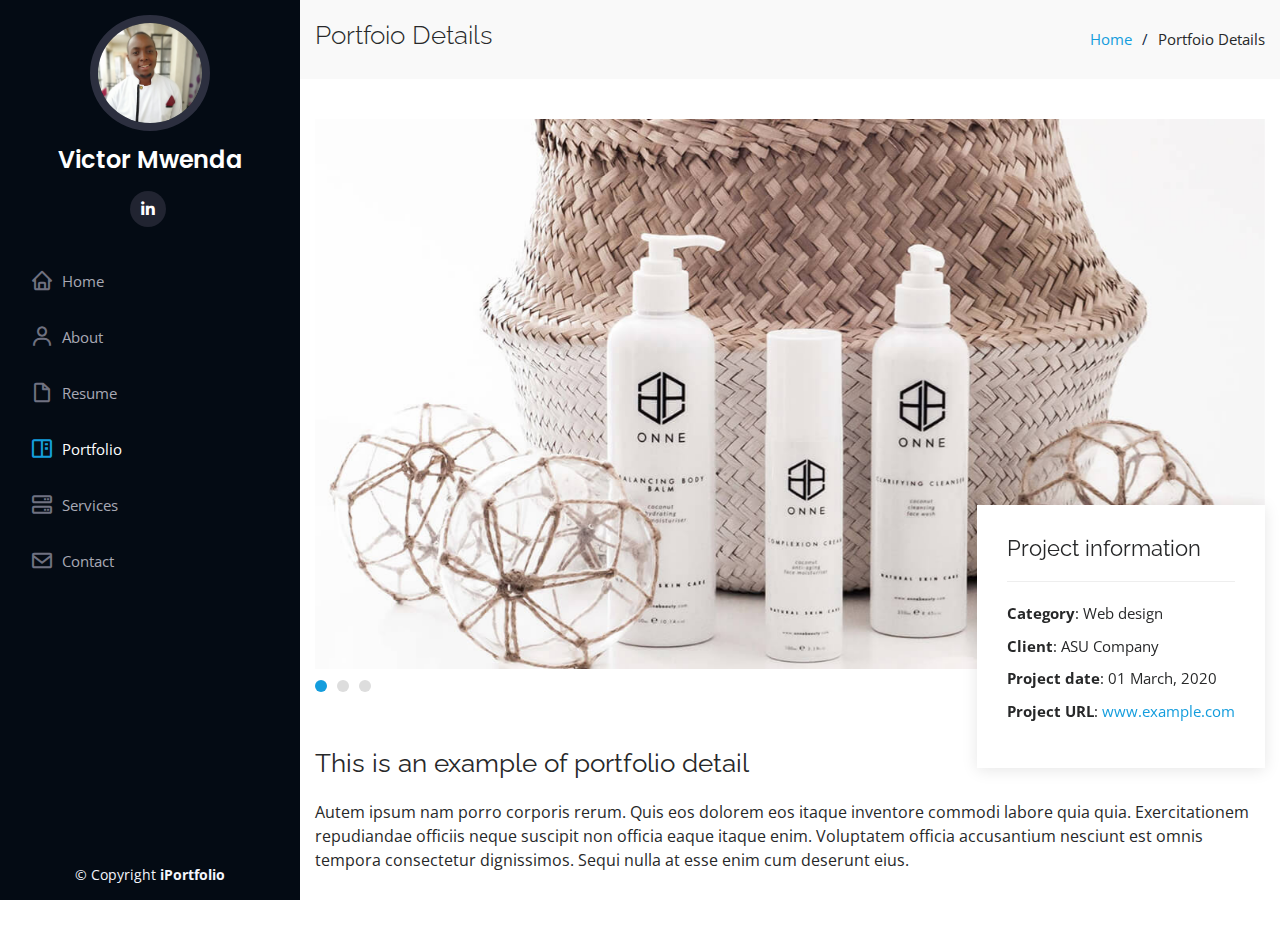
==== commit 94898ef7: "added portolio" ====
--- a/portfolio-details.html
+++ b/portfolio-details.html
@@ -45,13 +45,13 @@
     <div class="d-flex flex-column">
 
       <div class="profile">
-        <img src="assets/img/profile-img.jpg" alt="" class="img-fluid rounded-circle">
-        <h1 class="text-light"><a href="index.html">Alex Smith</a></h1>
+        <img src="assets/img/vic.jpg" alt="" class="img-fluid rounded-circle">
+        <h1 class="text-light"><a href="index.html">Victor Mwenda</a></h1>
         <div class="social-links mt-3 text-center">
-          <a href="#" class="twitter"><i class="bx bxl-twitter"></i></a>
+          <!-- <a href="#" class="twitter"><i class="bx bxl-twitter"></i></a>
           <a href="#" class="facebook"><i class="bx bxl-facebook"></i></a>
           <a href="#" class="instagram"><i class="bx bxl-instagram"></i></a>
-          <a href="#" class="google-plus"><i class="bx bxl-skype"></i></a>
+          <a href="#" class="google-plus"><i class="bx bxl-skype"></i></a> -->
           <a href="#" class="linkedin"><i class="bx bxl-linkedin"></i></a>
         </div>
       </div>
